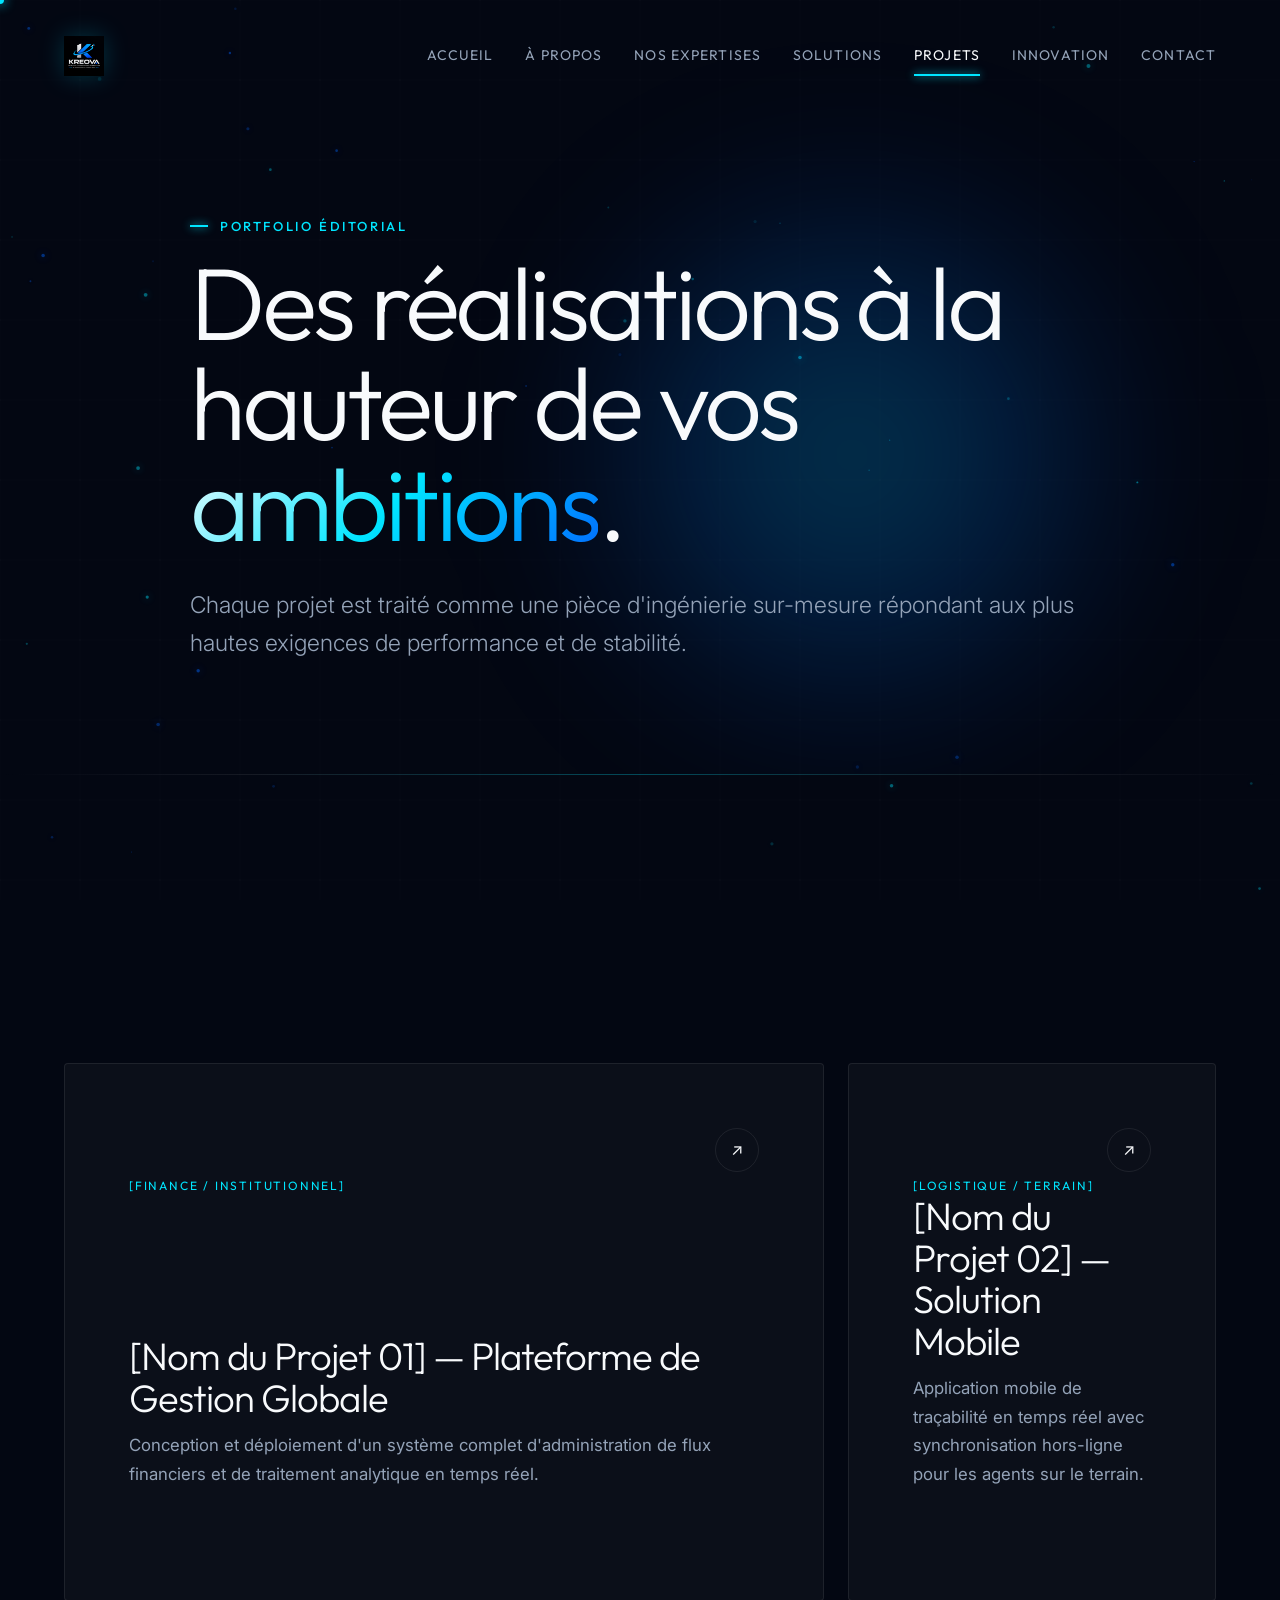
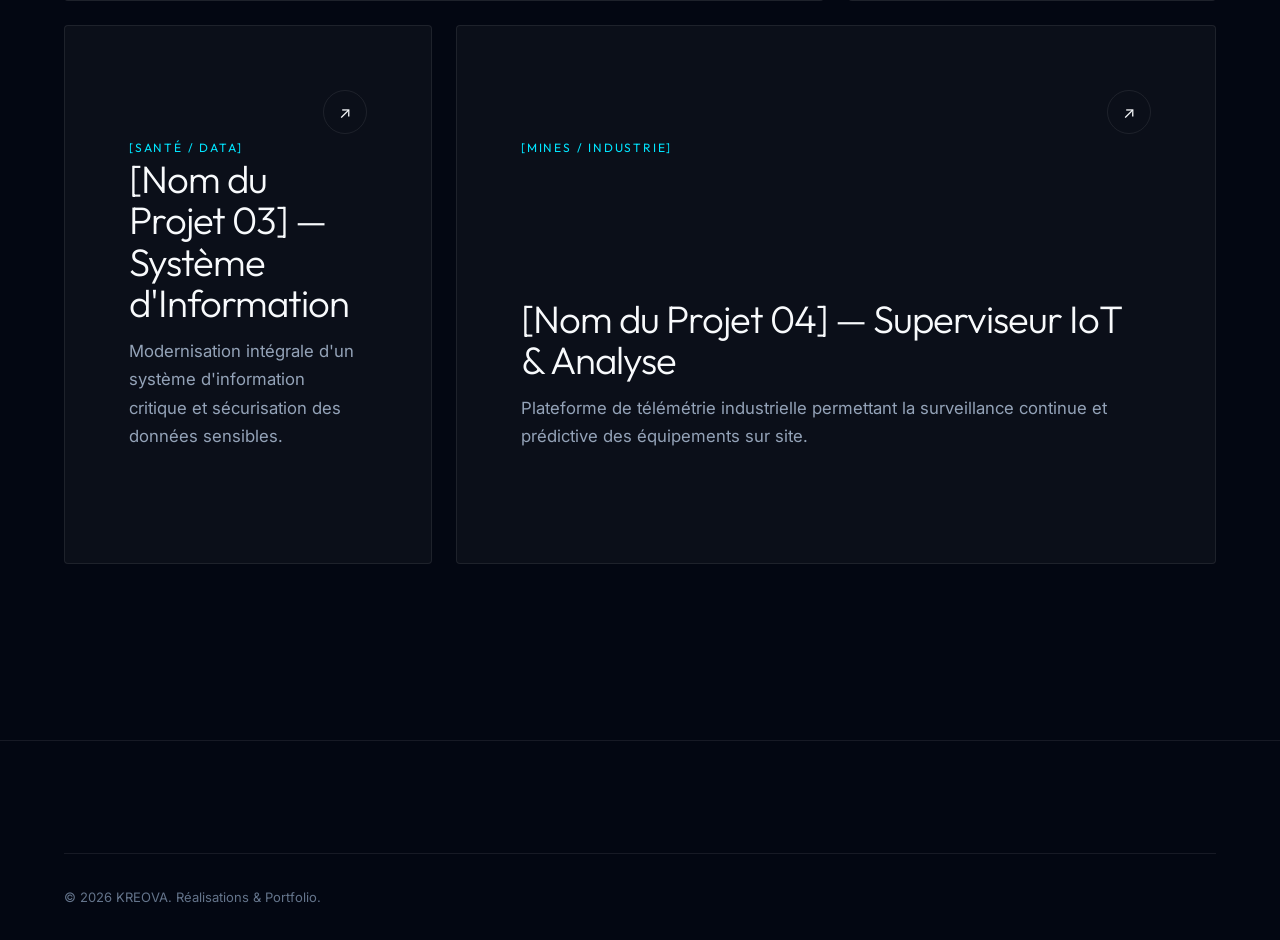
==== projets.html @ fd07bd23 "first commit" ====
<!DOCTYPE html>
<html lang="fr">
<head>
    <meta charset="UTF-8">
    <meta name="viewport" content="width=device-width, initial-scale=1.0">
    <title>Projets & Réalisations | KREOVA</title>
    <meta name="description" content="Découvrez le portfolio des réalisations technologiques et études de cas signées KREOVA.">
    <link rel="stylesheet" href="css/style.css">
    <link rel="icon" href="logo/Kreova Tech Logo with Orbiting K.png" type="image/png">
</head>
<body>
    <div class="page-wrapper">
        <div class="mobile-menu">
            <a href="index.html" class="nav__link">Accueil</a>
            <a href="about.html" class="nav__link">À propos</a>
            <a href="expertises.html" class="nav__link">Nos expertises</a>
            <a href="solutions.html" class="nav__link">Solutions</a>
            <a href="projets.html" class="nav__link">Projets</a>
            <a href="innovation.html" class="nav__link">Innovation</a>
            <a href="contact.html" class="nav__link">Contact</a>
        </div>

        <header class="header">
            <div class="container header__inner">
                <a href="index.html" class="header__logo">
                    <img src="logo/Kreova Tech Logo with Orbiting K.png" alt="KREOVA Logo">
                </a>
                <nav class="header__nav">
                    <a href="index.html" class="nav__link">Accueil</a>
                    <a href="about.html" class="nav__link">À propos</a>
                    <a href="expertises.html" class="nav__link">Nos expertises</a>
                    <a href="solutions.html" class="nav__link">Solutions</a>
                    <a href="projets.html" class="nav__link active">Projets</a>
                    <a href="innovation.html" class="nav__link">Innovation</a>
                    <a href="contact.html" class="nav__link">Contact</a>
                </nav>
                <button class="header__menu-btn">☰</button>
            </div>
        </header>

        <section class="hero" style="min-height: 65vh;">
            <div class="hero__ambient-glow"></div>
            <div class="container">
                <div class="hero__content">
                    <span class="text-overline reveal">Portfolio Éditorial</span>
                    <h1 class="text-title-xxl reveal delay-1">
                        Des réalisations à la hauteur de vos <span class="text-gradient">ambitions</span>.
                    </h1>
                    <p class="text-lead reveal delay-2">
                        Chaque projet est traité comme une pièce d'ingénierie sur-mesure répondant aux plus hautes exigences de performance et de stabilité.
                    </p>
                </div>
            </div>
        </section>

        <div class="section-divider"></div>

        <section class="section">
            <div class="container">
                <div class="portfolio-grid reveal">
                    <div class="portfolio-card col-8">
                        <span class="portfolio-card__category">[FINANCE / INSTITUTIONNEL]</span>
                        <div class="portfolio-card__arrow">↗</div>
                        <div class="portfolio-card__content">
                            <h3 class="portfolio-card__title">[Nom du Projet 01] — Plateforme de Gestion Globale</h3>
                            <p class="portfolio-card__desc">Conception et déploiement d'un système complet d'administration de flux financiers et de traitement analytique en temps réel.</p>
                        </div>
                    </div>

                    <div class="portfolio-card col-4">
                        <span class="portfolio-card__category">[LOGISTIQUE / TERRAIN]</span>
                        <div class="portfolio-card__arrow">↗</div>
                        <div class="portfolio-card__content">
                            <h3 class="portfolio-card__title">[Nom du Projet 02] — Solution Mobile</h3>
                            <p class="portfolio-card__desc">Application mobile de traçabilité en temps réel avec synchronisation hors-ligne pour les agents sur le terrain.</p>
                        </div>
                    </div>

                    <div class="portfolio-card col-4">
                        <span class="portfolio-card__category">[SANTÉ / DATA]</span>
                        <div class="portfolio-card__arrow">↗</div>
                        <div class="portfolio-card__content">
                            <h3 class="portfolio-card__title">[Nom du Projet 03] — Système d'Information</h3>
                            <p class="portfolio-card__desc">Modernisation intégrale d'un système d'information critique et sécurisation des données sensibles.</p>
                        </div>
                    </div>

                    <div class="portfolio-card col-8">
                        <span class="portfolio-card__category">[MINES / INDUSTRIE]</span>
                        <div class="portfolio-card__arrow">↗</div>
                        <div class="portfolio-card__content">
                            <h3 class="portfolio-card__title">[Nom du Projet 04] — Superviseur IoT & Analyse</h3>
                            <p class="portfolio-card__desc">Plateforme de télémétrie industrielle permettant la surveillance continue et prédictive des équipements sur site.</p>
                        </div>
                    </div>
                </div>
            </div>
        </section>

        <footer class="footer">
            <div class="container">
                <div class="footer-bottom">
                    <div>&copy; 2026 KREOVA. Réalisations & Portfolio.</div>
                </div>
            </div>
        </footer>
    </div>
    <script src="js/main.js"></script>
</body>
</html>
---- css/style.css ----
@import url('https://fonts.googleapis.com/css2?family=Inter:wght@300;400;500;600&family=Outfit:wght@300;400;500;600;700&display=swap');

:root {
  /* Color System */
  --color-bg-navy: #030712;
  --color-bg-surface: #0B0F19;
  --color-bg-card: rgba(17, 24, 39, 0.6);
  --color-text-main: #F8FAFC;
  --color-text-muted: #94A3B8;
  --color-text-dim: #64748B;
  
  --color-blue-electric: #0066FF;
  --color-accent-cyan: #00E5FF;
  --color-accent-glow: rgba(0, 229, 255, 0.25);
  --color-blue-glow: rgba(0, 102, 255, 0.2);
  
  --color-border: rgba(255, 255, 255, 0.08);
  --color-border-hover: rgba(0, 229, 255, 0.3);
  --glass-bg: rgba(11, 15, 25, 0.75);
  --glass-border: rgba(255, 255, 255, 0.1);
  
  /* Fonts */
  --font-heading: 'Outfit', -apple-system, sans-serif;
  --font-body: 'Inter', -apple-system, sans-serif;
  
  /* Spacing */
  --spacing-xs: 0.5rem;
  --spacing-sm: 1rem;
  --spacing-md: 2rem;
  --spacing-lg: 4rem;
  --spacing-xl: 7rem;
  --spacing-xxl: 11rem;
  
  /* Transitions */
  --ease-out-expo: cubic-bezier(0.16, 1, 0.3, 1);
  --transition-fast: 250ms var(--ease-out-expo);
  --transition-smooth: 600ms var(--ease-out-expo);
  --transition-slow: 1000ms var(--ease-out-expo);
}

/* Base Reset & Smoothness */
* {
  margin: 0;
  padding: 0;
  box-sizing: border-box;
}

html {
  font-size: 16px;
  background-color: var(--color-bg-navy);
  color-scheme: dark;
  -webkit-font-smoothing: antialiased;
  -moz-osx-font-smoothing: grayscale;
  scroll-behavior: smooth;
}

body {
  color: var(--color-text-main);
  font-family: var(--font-body);
  line-height: 1.7;
  overflow-x: hidden;
  background: var(--color-bg-navy);
  position: relative;
}

body.menu-open {
  overflow: hidden;
}

::selection {
  background: var(--color-blue-electric);
  color: #FFFFFF;
}

a {
  color: inherit;
  text-decoration: none;
  transition: color var(--transition-fast);
}

/* Custom Cursor (Discreet & Elegant) */
.custom-cursor {
  position: fixed;
  top: 0;
  left: 0;
  width: 8px;
  height: 8px;
  background: var(--color-accent-cyan);
  border-radius: 50%;
  pointer-events: none;
  z-index: 9999;
  transform: translate(-50%, -50%);
  transition: transform 0.1s ease-out, opacity 0.3s ease;
  box-shadow: 0 0 12px var(--color-accent-cyan);
}

.custom-cursor-follower {
  position: fixed;
  top: 0;
  left: 0;
  width: 36px;
  height: 36px;
  border: 1px solid rgba(0, 229, 255, 0.4);
  border-radius: 50%;
  pointer-events: none;
  z-index: 9998;
  transform: translate(-50%, -50%);
  transition: transform 0.25s cubic-bezier(0.1, 0.8, 0.2, 1), width 0.3s ease, height 0.3s ease, border-color 0.3s ease;
}

body:hover .custom-cursor { opacity: 1; }
.cursor-hover .custom-cursor-follower {
  width: 54px;
  height: 54px;
  border-color: var(--color-accent-cyan);
  background: rgba(0, 229, 255, 0.05);
}

@media (max-width: 1024px) {
  .custom-cursor, .custom-cursor-follower { display: none !important; }
}

/* Background Canvas Layer */
#bgCanvas {
  position: fixed;
  top: 0;
  left: 0;
  width: 100vw;
  height: 100vh;
  pointer-events: none;
  z-index: 0;
  opacity: 0.85;
}

/* Depth Container Wrap */
.page-wrapper {
  position: relative;
  z-index: 1;
}

/* Typography XXL & Editorial Styles */
h1, h2, h3, h4, h5, h6 {
  font-family: var(--font-heading);
  font-weight: 400;
  line-height: 1.08;
  color: var(--color-text-main);
  letter-spacing: -0.025em;
}

.text-gradient {
  background: linear-gradient(135deg, #FFFFFF 0%, #00E5FF 50%, #0066FF 100%);
  -webkit-background-clip: text;
  -webkit-text-fill-color: transparent;
}

.text-overline {
  font-family: var(--font-heading);
  font-size: 0.8125rem;
  text-transform: uppercase;
  letter-spacing: 0.2em;
  color: var(--color-accent-cyan);
  font-weight: 500;
  margin-bottom: var(--spacing-sm);
  display: inline-flex;
  align-items: center;
  gap: 0.75rem;
}

.text-overline::before {
  content: '';
  display: inline-block;
  width: 18px;
  height: 2px;
  background: var(--color-accent-cyan);
  box-shadow: 0 0 8px var(--color-accent-cyan);
}

.text-title-xxl {
  font-size: clamp(3.5rem, 8vw, 7.5rem);
  letter-spacing: -0.04em;
  font-weight: 300;
  line-height: 0.98;
  margin-bottom: var(--spacing-md);
}

.text-title-xl {
  font-size: clamp(2.75rem, 5.5vw, 5rem);
  letter-spacing: -0.03em;
  font-weight: 300;
  line-height: 1.05;
  margin-bottom: var(--spacing-md);
}

.text-title-lg {
  font-size: clamp(2rem, 4vw, 3.75rem);
  letter-spacing: -0.02em;
  font-weight: 300;
  margin-bottom: var(--spacing-sm);
}

.text-lead {
  font-size: clamp(1.125rem, 1.8vw, 1.45rem);
  font-weight: 300;
  color: var(--color-text-muted);
  max-width: 65ch;
  line-height: 1.65;
}

p {
  max-width: 68ch;
  color: var(--color-text-muted);
}

/* Layout Utilities */
.container {
  max-width: 1600px;
  margin: 0 auto;
  padding: 0 5vw;
}

.section {
  padding: var(--spacing-xxl) 0;
  position: relative;
}

.section-divider {
  width: 100%;
  height: 1px;
  background: linear-gradient(90deg, transparent 0%, var(--color-border) 20%, var(--color-border-hover) 50%, var(--color-border) 80%, transparent 100%);
  margin: 0 auto;
}

/* Luxury Interactive Buttons */
.btn {
  position: relative;
  display: inline-flex;
  align-items: center;
  justify-content: center;
  gap: 0.75rem;
  padding: 1.25rem 2.75rem;
  border-radius: 2px;
  font-family: var(--font-heading);
  font-size: 0.875rem;
  font-weight: 500;
  letter-spacing: 0.08em;
  cursor: pointer;
  text-transform: uppercase;
  overflow: hidden;
  transition: all var(--transition-smooth);
  z-index: 1;
}

.btn-primary {
  background: #FFFFFF;
  color: var(--color-bg-navy);
  border: 1px solid #FFFFFF;
  box-shadow: 0 4px 20px rgba(255, 255, 255, 0.15);
}

.btn-primary::before {
  content: '';
  position: absolute;
  top: 0;
  left: -100%;
  width: 100%;
  height: 100%;
  background: linear-gradient(90deg, transparent, rgba(255, 255, 255, 0.4), transparent);
  transition: left 0.6s ease;
  z-index: 2;
}

.btn-primary:hover::before {
  left: 100%;
}

.btn-primary:hover {
  background: var(--color-accent-cyan);
  border-color: var(--color-accent-cyan);
  color: var(--color-bg-navy);
  box-shadow: 0 0 30px rgba(0, 229, 255, 0.4);
}

.btn-outline {
  background: var(--glass-bg);
  backdrop-filter: blur(12px);
  -webkit-backdrop-filter: blur(12px);
  border: 1px solid var(--color-border);
  color: var(--color-text-main);
}

.btn-outline:hover {
  border-color: var(--color-accent-cyan);
  color: var(--color-accent-cyan);
  box-shadow: 0 0 25px rgba(0, 229, 255, 0.15);
  background: rgba(0, 229, 255, 0.05);
}

.btn-icon {
  width: 12px;
  height: 12px;
  transition: transform var(--transition-fast);
}

.btn:hover .btn-icon {
  transform: translateX(4px);
}

/* Header & Glass Navigation */
.header {
  position: fixed;
  top: 0;
  left: 0;
  width: 100%;
  padding: 2.25rem 0;
  z-index: 100;
  transition: padding var(--transition-smooth), background var(--transition-smooth), border var(--transition-smooth);
  border-bottom: 1px solid transparent;
}

.header.scrolled {
  padding: 1.2rem 0;
  background: rgba(3, 7, 18, 0.85);
  backdrop-filter: blur(24px);
  -webkit-backdrop-filter: blur(24px);
  border-bottom: 1px solid var(--glass-border);
}

.header__inner {
  display: flex;
  justify-content: space-between;
  align-items: center;
}

.header__logo {
  display: flex;
  align-items: center;
  gap: 1rem;
}

.header__logo img {
  height: 40px;
  width: auto;
  display: block;
  filter: drop-shadow(0 0 12px rgba(0, 229, 255, 0.2));
  transition: transform var(--transition-fast);
}

.header__logo:hover img {
  transform: scale(1.03);
}

.header__nav {
  display: flex;
  gap: 2.5vw;
  align-items: center;
}

.nav__link {
  position: relative;
  font-family: var(--font-heading);
  font-size: 0.875rem;
  font-weight: 400;
  color: var(--color-text-muted);
  text-transform: uppercase;
  letter-spacing: 0.08em;
  padding: 0.5rem 0;
  transition: color var(--transition-fast);
}

.nav__link::after {
  content: '';
  position: absolute;
  bottom: 0;
  left: 0;
  width: 0%;
  height: 2px;
  background: var(--color-accent-cyan);
  box-shadow: 0 0 8px var(--color-accent-cyan);
  transition: width var(--transition-smooth);
}

.nav__link:hover, .nav__link.active {
  color: var(--color-text-main);
}

.nav__link:hover::after, .nav__link.active::after {
  width: 100%;
}

.header__menu-btn {
  display: none;
  background: transparent;
  border: 1px solid var(--color-border);
  color: var(--color-text-main);
  width: 44px;
  height: 44px;
  border-radius: 4px;
  font-size: 1.25rem;
  cursor: pointer;
  z-index: 101;
  transition: all var(--transition-fast);
}

.header__menu-btn:hover {
  border-color: var(--color-accent-cyan);
  color: var(--color-accent-cyan);
}

/* Mobile Fullscreen Overlay */
.mobile-menu {
  position: fixed;
  top: 0;
  left: 0;
  width: 100%;
  height: 100vh;
  background: rgba(3, 7, 18, 0.96);
  backdrop-filter: blur(30px);
  -webkit-backdrop-filter: blur(30px);
  z-index: 99;
  display: flex;
  flex-direction: column;
  justify-content: center;
  align-items: center;
  gap: 2rem;
  opacity: 0;
  visibility: hidden;
  transition: all var(--transition-smooth);
}

.mobile-menu.is-open {
  opacity: 1;
  visibility: visible;
}

.mobile-menu .nav__link {
  font-size: 2.25rem;
  color: var(--color-text-main);
  letter-spacing: 0.02em;
}

/* Hero Section with Immersive Canvas Integration */
.hero {
  min-height: 100vh;
  display: flex;
  align-items: center;
  padding-top: calc(var(--spacing-xxl) + 2rem);
  padding-bottom: var(--spacing-xl);
  position: relative;
  overflow: hidden;
}

.hero__ambient-glow {
  position: absolute;
  top: 20%;
  right: 10%;
  width: 600px;
  height: 600px;
  background: radial-gradient(circle, var(--color-accent-glow) 0%, var(--color-blue-glow) 40%, transparent 70%);
  filter: blur(80px);
  pointer-events: none;
  z-index: -1;
  animation: pulseGlow 12s infinite alternate ease-in-out;
}

@keyframes pulseGlow {
  0% { transform: scale(0.9) translate(0, 0); opacity: 0.5; }
  100% { transform: scale(1.15) translate(-30px, 40px); opacity: 0.85; }
}

.hero__layout {
  display: grid;
  grid-template-columns: 1.2fr 0.8fr;
  gap: var(--spacing-lg);
  align-items: center;
}

.hero__content {
  max-width: 900px;
}

.hero__visual-container {
  position: relative;
  height: 480px;
  display: flex;
  align-items: center;
  justify-content: center;
}

.hero__orbit-graphic {
  position: relative;
  width: 380px;
  height: 380px;
  border-radius: 50%;
  border: 1px dashed rgba(0, 229, 255, 0.25);
  animation: rotateOrbit 30s linear infinite;
  display: flex;
  align-items: center;
  justify-content: center;
}

.hero__orbit-graphic::before {
  content: '';
  position: absolute;
  width: 460px;
  height: 460px;
  border-radius: 50%;
  border: 1px solid rgba(0, 102, 255, 0.15);
}

.hero__orbit-node {
  position: absolute;
  width: 12px;
  height: 12px;
  background: var(--color-accent-cyan);
  border-radius: 50%;
  box-shadow: 0 0 16px var(--color-accent-cyan);
}

.hero__orbit-node:nth-child(1) { top: -6px; left: 50%; transform: translateX(-50%); }
.hero__orbit-node:nth-child(2) { bottom: -6px; left: 50%; transform: translateX(-50%); }
.hero__orbit-node:nth-child(3) { left: -6px; top: 50%; transform: translateY(-50%); }

.hero__logo-center {
  width: 140px;
  height: 140px;
  background: var(--glass-bg);
  backdrop-filter: blur(16px);
  -webkit-backdrop-filter: blur(16px);
  border: 1px solid var(--glass-border);
  border-radius: 50%;
  display: flex;
  align-items: center;
  justify-content: center;
  box-shadow: 0 0 40px rgba(0, 102, 255, 0.3);
  animation: floatCenter 6s ease-in-out infinite alternate;
}

.hero__logo-center img {
  width: 75px;
  height: auto;
  filter: drop-shadow(0 0 10px var(--color-accent-cyan));
}

@keyframes rotateOrbit {
  0% { transform: rotate(0deg); }
  100% { transform: rotate(360deg); }
}

@keyframes floatCenter {
  0% { transform: translateY(-10px) scale(0.98); }
  100% { transform: translateY(10px) scale(1.02); }
}

.hero__actions {
  display: flex;
  gap: 1.5rem;
  margin-top: var(--spacing-lg);
  align-items: center;
}

/* Scroll Animation System */
.reveal {
  opacity: 0;
  transform: translateY(30px);
  transition: opacity var(--transition-slow), transform var(--transition-slow);
  will-change: opacity, transform;
}

.reveal.visible {
  opacity: 1;
  transform: translateY(0);
}

.delay-1 { transition-delay: 150ms; }
.delay-2 { transition-delay: 300ms; }
.delay-3 { transition-delay: 450ms; }
.delay-4 { transition-delay: 600ms; }

/* Philosophie & Process Section */
.philosophy-grid {
  display: grid;
  grid-template-columns: 1fr 1fr;
  gap: var(--spacing-xl);
  margin-top: var(--spacing-xl);
  align-items: start;
}

.editorial-list {
  display: flex;
  flex-direction: column;
}

.editorial-item {
  display: grid;
  grid-template-columns: 120px 1fr;
  gap: var(--spacing-md);
  padding: var(--spacing-lg) 0;
  border-top: 1px solid var(--color-border);
  transition: border-color var(--transition-smooth), transform var(--transition-smooth);
}

.editorial-item:hover {
  border-top-color: var(--color-accent-cyan);
  transform: translateX(8px);
}

.editorial-item:last-child {
  border-bottom: 1px solid var(--color-border);
}

.editorial-item__num {
  font-family: var(--font-heading);
  font-size: 1rem;
  color: var(--color-accent-cyan);
  font-weight: 500;
  letter-spacing: 0.1em;
}

.editorial-item__content h3 {
  font-size: 2rem;
  margin-bottom: 0.75rem;
  font-weight: 300;
  color: var(--color-text-main);
}

.editorial-item__content p {
  color: var(--color-text-muted);
  font-size: 1.05rem;
  line-height: 1.7;
}

/* Interactive Expertises Showcase */
.expertises-showcase {
  display: grid;
  grid-template-columns: 1fr 1.1fr;
  gap: var(--spacing-xl);
  margin-top: var(--spacing-xl);
  align-items: center;
}

.expertise-list {
  display: flex;
  flex-direction: column;
}

.expertise-card {
  padding: var(--spacing-md) var(--spacing-lg);
  border-left: 2px solid var(--color-border);
  cursor: pointer;
  transition: all var(--transition-smooth);
  background: transparent;
}

.expertise-card:hover, .expertise-card.active {
  border-left-color: var(--color-accent-cyan);
  background: linear-gradient(90deg, rgba(0, 229, 255, 0.06) 0%, transparent 100%);
  padding-left: calc(var(--spacing-lg) + 0.75rem);
}

.expertise-card__num {
  font-family: var(--font-heading);
  font-size: 0.875rem;
  color: var(--color-accent-cyan);
  letter-spacing: 0.15em;
  margin-bottom: 0.25rem;
}

.expertise-card__title {
  font-size: 1.85rem;
  font-weight: 400;
  color: var(--color-text-main);
  margin-bottom: 0.5rem;
}

.expertise-card__desc {
  font-size: 1rem;
  color: var(--color-text-muted);
}

.expertise-visual {
  position: relative;
  height: 520px;
  background: var(--color-bg-surface);
  border: 1px solid var(--color-border);
  border-radius: 4px;
  overflow: hidden;
  display: flex;
  align-items: center;
  justify-content: center;
  box-shadow: 0 20px 50px rgba(0, 0, 0, 0.5);
}

.expertise-visual__canvas {
  position: absolute;
  top: 0;
  left: 0;
  width: 100%;
  height: 100%;
}

.expertise-visual__overlay {
  position: absolute;
  bottom: 2rem;
  left: 2rem;
  right: 2rem;
  padding: 1.5rem;
  background: rgba(3, 7, 18, 0.85);
  backdrop-filter: blur(16px);
  -webkit-backdrop-filter: blur(16px);
  border: 1px solid var(--glass-border);
  border-radius: 2px;
  pointer-events: none;
}

.expertise-visual__tag {
  font-family: var(--font-heading);
  font-size: 0.75rem;
  text-transform: uppercase;
  letter-spacing: 0.15em;
  color: var(--color-accent-cyan);
}

.expertise-visual__label {
  font-size: 1.25rem;
  font-weight: 400;
  color: var(--color-text-main);
  margin-top: 0.25rem;
}

/* Stats Counter Bar */
.stats-bar {
  display: grid;
  grid-template-columns: repeat(4, 1fr);
  gap: var(--spacing-md);
  padding: var(--spacing-xl) 0;
  border-top: 1px solid var(--color-border);
  border-bottom: 1px solid var(--color-border);
  margin: var(--spacing-xxl) 0;
}

.stat-box {
  display: flex;
  flex-direction: column;
  position: relative;
}

.stat-box::after {
  content: '';
  position: absolute;
  right: 0;
  top: 10%;
  height: 80%;
  width: 1px;
  background: var(--color-border);
}

.stat-box:last-child::after { display: none; }

.stat-box__val {
  font-family: var(--font-heading);
  font-size: clamp(3.25rem, 5vw, 5.5rem);
  font-weight: 300;
  line-height: 1;
  color: var(--color-text-main);
  background: linear-gradient(180deg, #FFFFFF 30%, var(--color-text-muted) 100%);
  -webkit-background-clip: text;
  -webkit-text-fill-color: transparent;
}

.stat-box__lbl {
  font-family: var(--font-heading);
  font-size: 0.875rem;
  text-transform: uppercase;
  letter-spacing: 0.12em;
  color: var(--color-text-dim);
  margin-top: 0.75rem;
}

/* Portfolio Asymmetrical Gallery */
.portfolio-grid {
  display: grid;
  grid-template-columns: repeat(12, 1fr);
  gap: 1.5rem;
  margin-top: var(--spacing-xl);
}

.portfolio-card {
  position: relative;
  background: var(--color-bg-surface);
  border: 1px solid var(--color-border);
  padding: var(--spacing-xl) var(--spacing-lg);
  border-radius: 4px;
  display: flex;
  flex-direction: column;
  justify-content: space-between;
  min-height: 480px;
  overflow: hidden;
  transition: all var(--transition-smooth);
}

.portfolio-card.col-8 { grid-column: span 8; }
.portfolio-card.col-4 { grid-column: span 4; }
.portfolio-card.col-6 { grid-column: span 6; }
.portfolio-card.col-12 { grid-column: span 12; }

.portfolio-card::before {
  content: '';
  position: absolute;
  top: 0;
  left: 0;
  width: 100%;
  height: 100%;
  background: radial-gradient(circle at 100% 0%, var(--color-blue-glow) 0%, transparent 60%);
  opacity: 0;
  transition: opacity var(--transition-smooth);
}

.portfolio-card:hover {
  border-color: var(--color-border-hover);
  transform: translateY(-6px);
  box-shadow: 0 20px 40px rgba(0, 0, 0, 0.4);
}

.portfolio-card:hover::before {
  opacity: 1;
}

.portfolio-card__category {
  font-family: var(--font-heading);
  font-size: 0.75rem;
  text-transform: uppercase;
  letter-spacing: 0.15em;
  color: var(--color-accent-cyan);
  z-index: 1;
}

.portfolio-card__content {
  z-index: 1;
  margin-top: auto;
}

.portfolio-card__title {
  font-size: clamp(1.75rem, 3vw, 2.75rem);
  font-weight: 300;
  margin-bottom: 0.75rem;
}

.portfolio-card__desc {
  font-size: 1.05rem;
  color: var(--color-text-muted);
}

.portfolio-card__arrow {
  position: absolute;
  top: var(--spacing-lg);
  right: var(--spacing-lg);
  width: 44px;
  height: 44px;
  border-radius: 50%;
  border: 1px solid var(--color-border);
  display: flex;
  align-items: center;
  justify-content: center;
  color: var(--color-text-main);
  transition: all var(--transition-smooth);
  z-index: 1;
}

.portfolio-card:hover .portfolio-card__arrow {
  border-color: var(--color-accent-cyan);
  background: var(--color-accent-cyan);
  color: var(--color-bg-navy);
  transform: translate(4px, -4px);
}

/* Innovation Generative Section */
.innovation-banner {
  position: relative;
  background: linear-gradient(135deg, var(--color-bg-surface) 0%, #060D1E 100%);
  border: 1px solid var(--color-border);
  border-radius: 4px;
  padding: var(--spacing-xl) var(--spacing-lg);
  overflow: hidden;
  margin-top: var(--spacing-xl);
}

.innovation-banner__canvas {
  position: absolute;
  top: 0;
  right: 0;
  width: 50%;
  height: 100%;
  pointer-events: none;
}

/* Footer Luxury */
.footer {
  padding: var(--spacing-xl) 0 var(--spacing-md);
  border-top: 1px solid var(--color-border);
  background: var(--color-bg-navy);
  position: relative;
}

.footer-grid {
  display: grid;
  grid-template-columns: 2fr 1fr 1fr;
  gap: var(--spacing-xl);
  margin-bottom: var(--spacing-xl);
}

.footer-brand__logo img {
  height: 38px;
  margin-bottom: 1.5rem;
}

.footer-nav h4 {
  font-size: 0.8125rem;
  text-transform: uppercase;
  letter-spacing: 0.15em;
  color: var(--color-text-main);
  margin-bottom: 1.5rem;
}

.footer-nav ul {
  list-style: none;
}

.footer-nav ul li {
  margin-bottom: 0.85rem;
}

.footer-nav ul li a {
  color: var(--color-text-muted);
  font-size: 0.9375rem;
  transition: color var(--transition-fast);
}

.footer-nav ul li a:hover {
  color: var(--color-accent-cyan);
}

.footer-bottom {
  display: flex;
  justify-content: space-between;
  align-items: center;
  padding-top: var(--spacing-md);
  border-top: 1px solid var(--color-border);
  color: var(--color-text-dim);
  font-size: 0.8125rem;
}

/* Responsive Scaling */
@media (max-width: 1024px) {
  .hero__layout {
    grid-template-columns: 1fr;
  }
  .hero__visual-container {
    height: 320px;
    margin-top: var(--spacing-md);
  }
  .hero__orbit-graphic {
    width: 260px;
    height: 260px;
  }
  .philosophy-grid, .expertises-showcase {
    grid-template-columns: 1fr;
  }
  .portfolio-card.col-8, .portfolio-card.col-4, .portfolio-card.col-6, .portfolio-card.col-12 {
    grid-column: span 12;
    min-height: 380px;
  }
  .header__nav {
    display: none;
  }
  .header__menu-btn {
    display: flex;
    align-items: center;
    justify-content: center;
  }
  .stats-bar {
    grid-template-columns: repeat(2, 1fr);
  }
  .stat-box::after { display: none; }
}

@media (max-width: 768px) {
  .footer-grid {
    grid-template-columns: 1fr;
  }
  .hero__actions {
    flex-direction: column;
    align-items: stretch;
  }
  .stats-bar {
    grid-template-columns: 1fr;
  }
  .editorial-item {
    grid-template-columns: 1fr;
  }
}
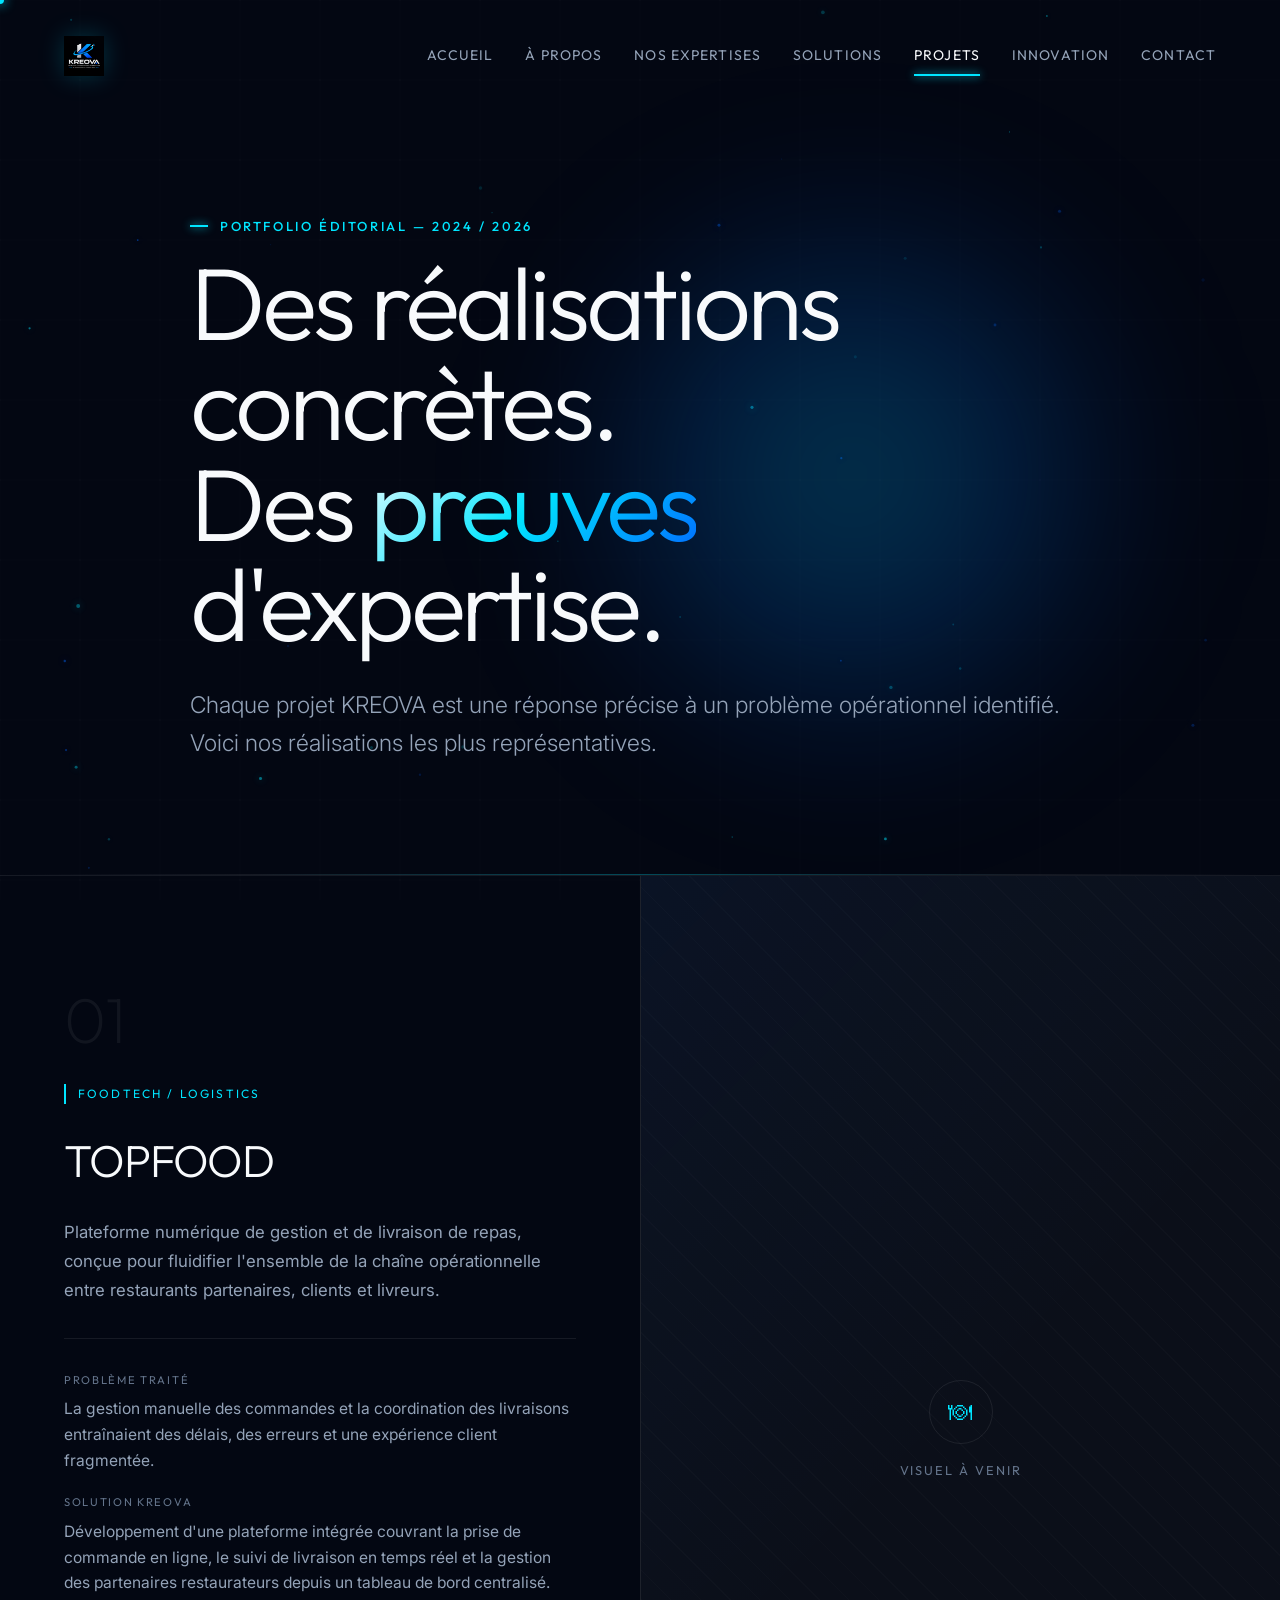
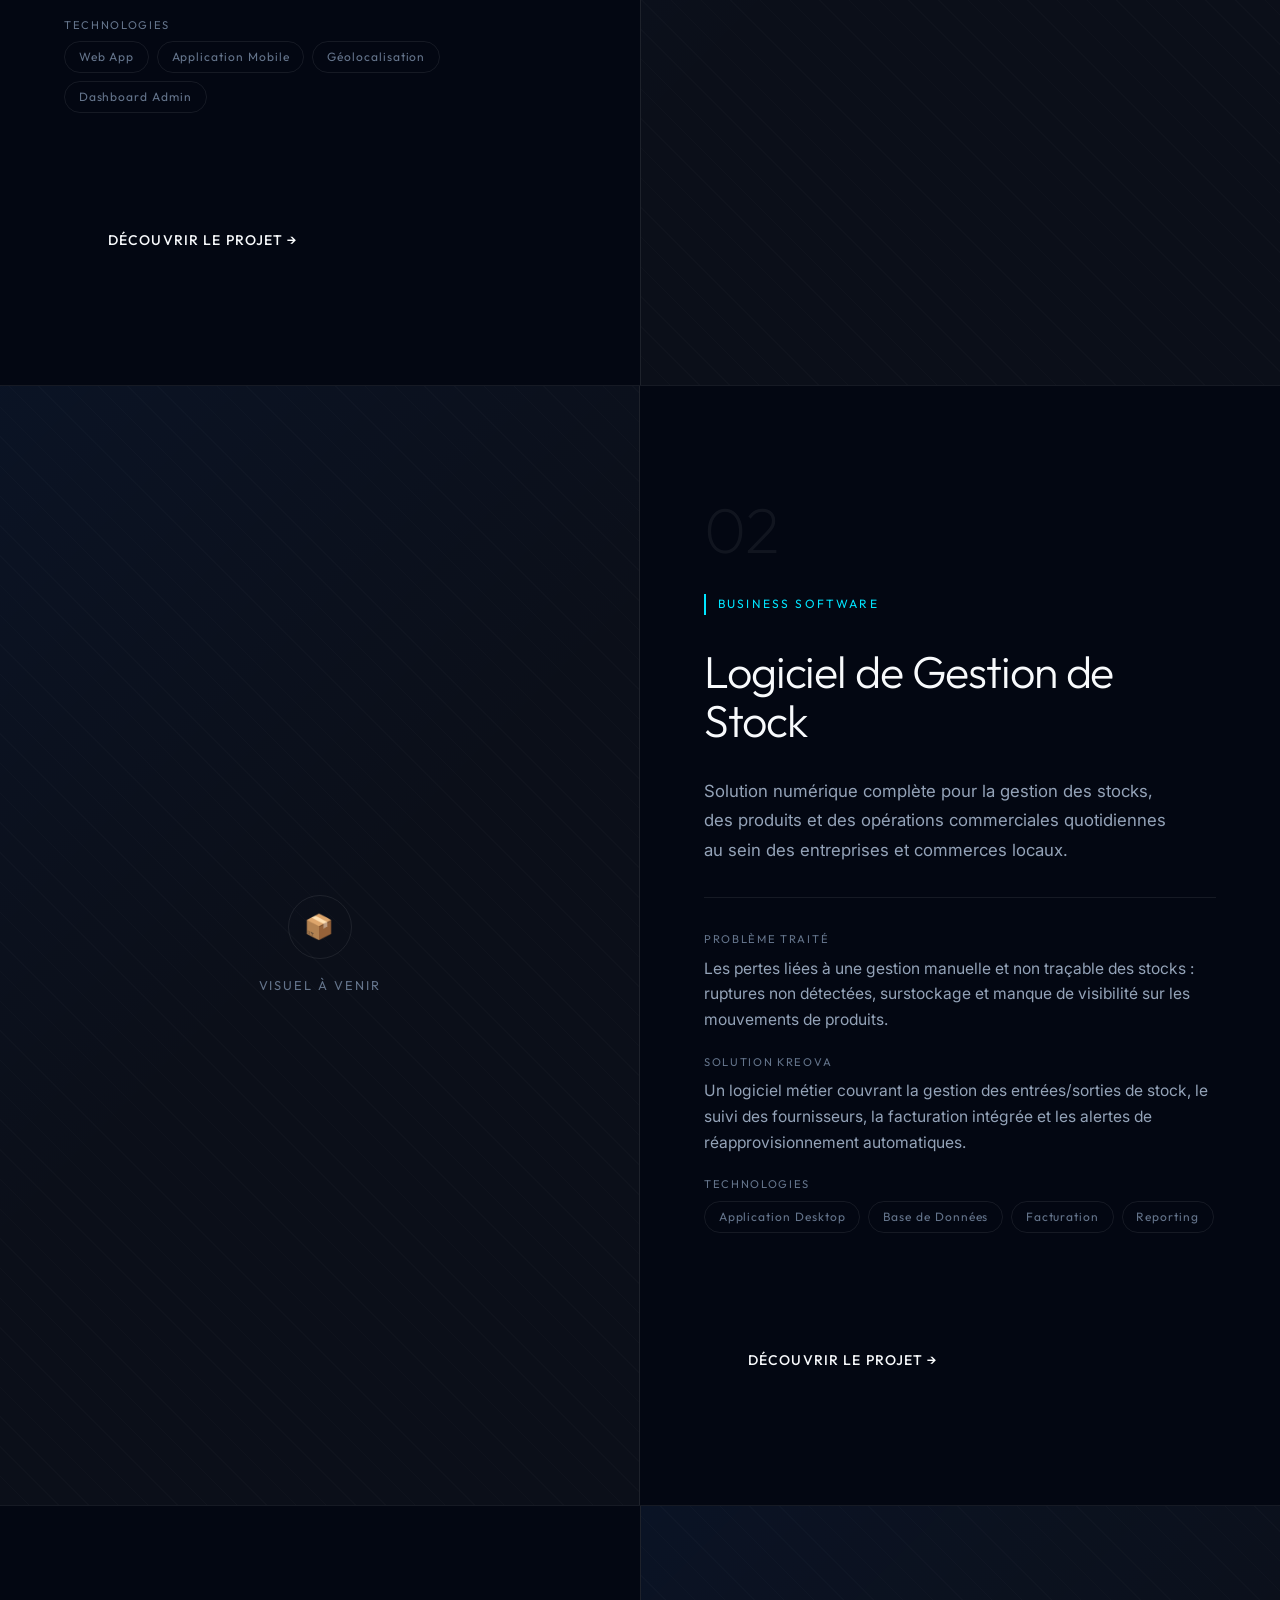
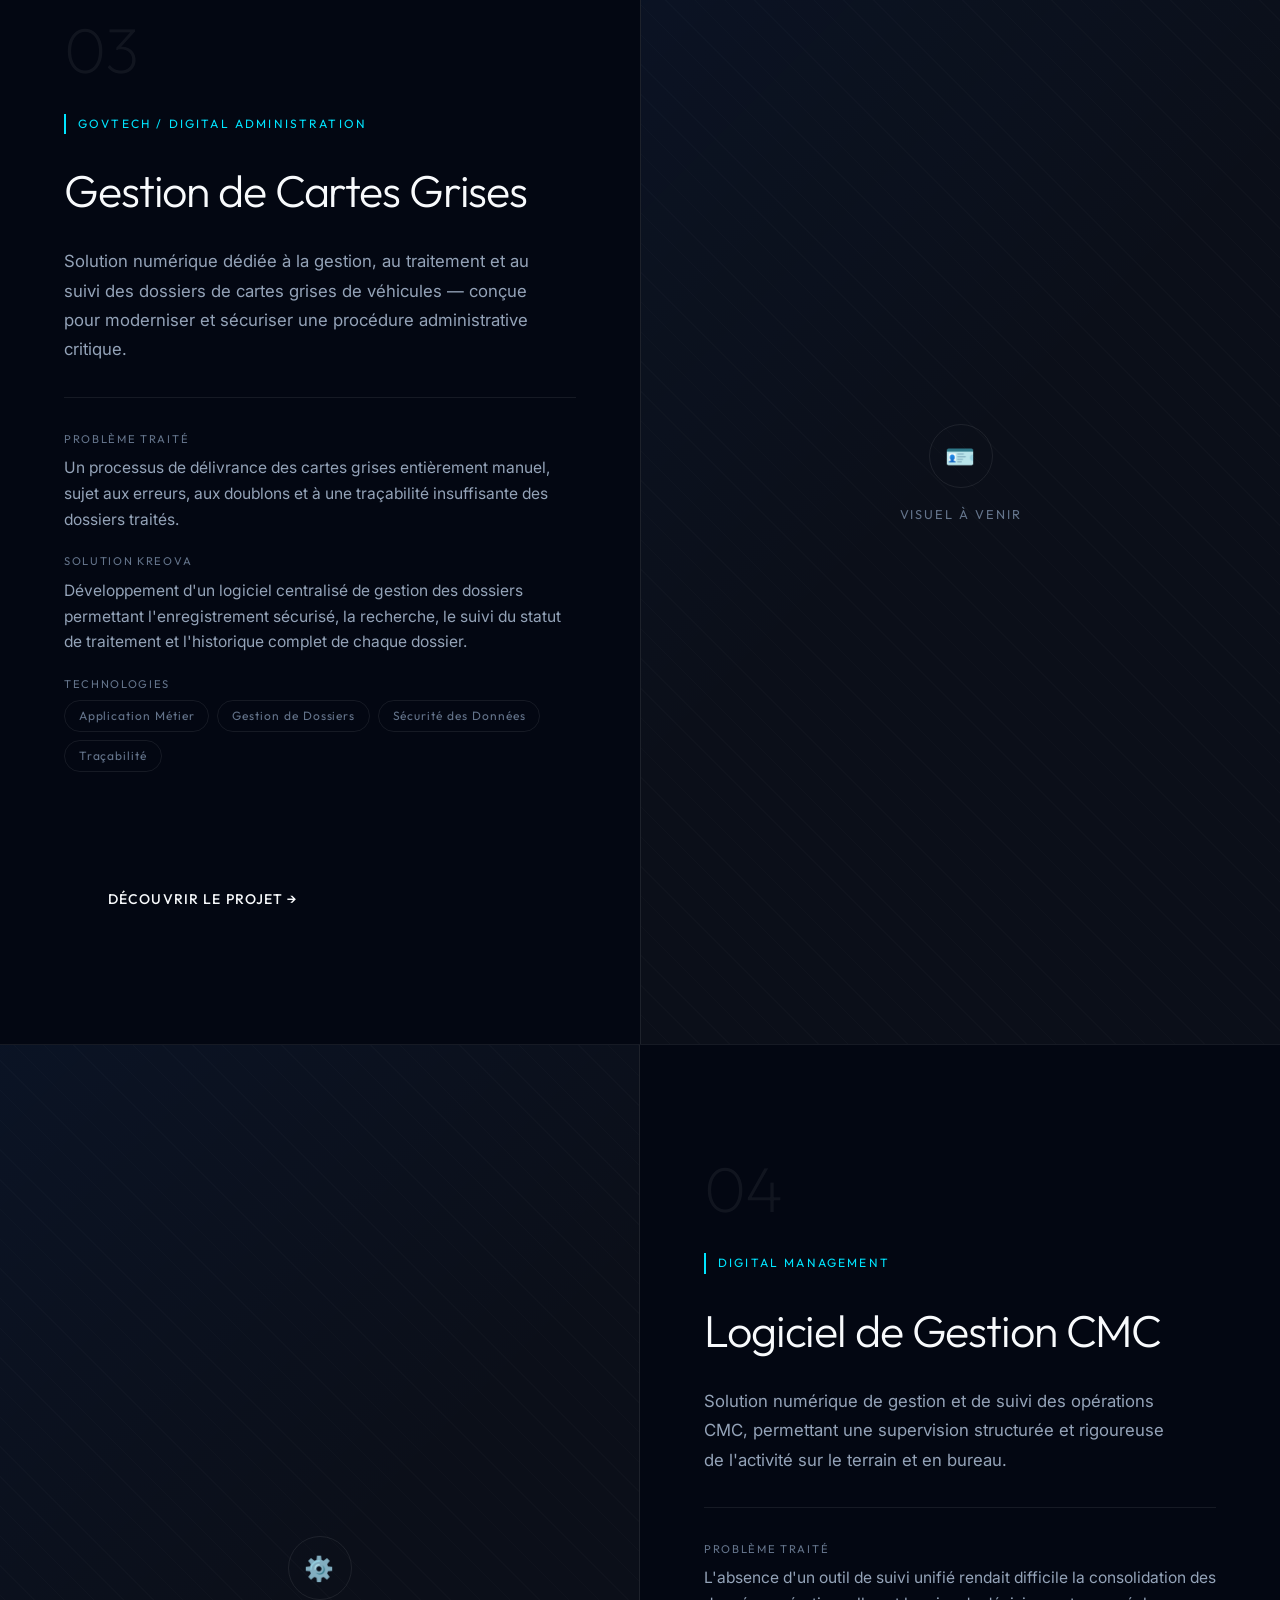
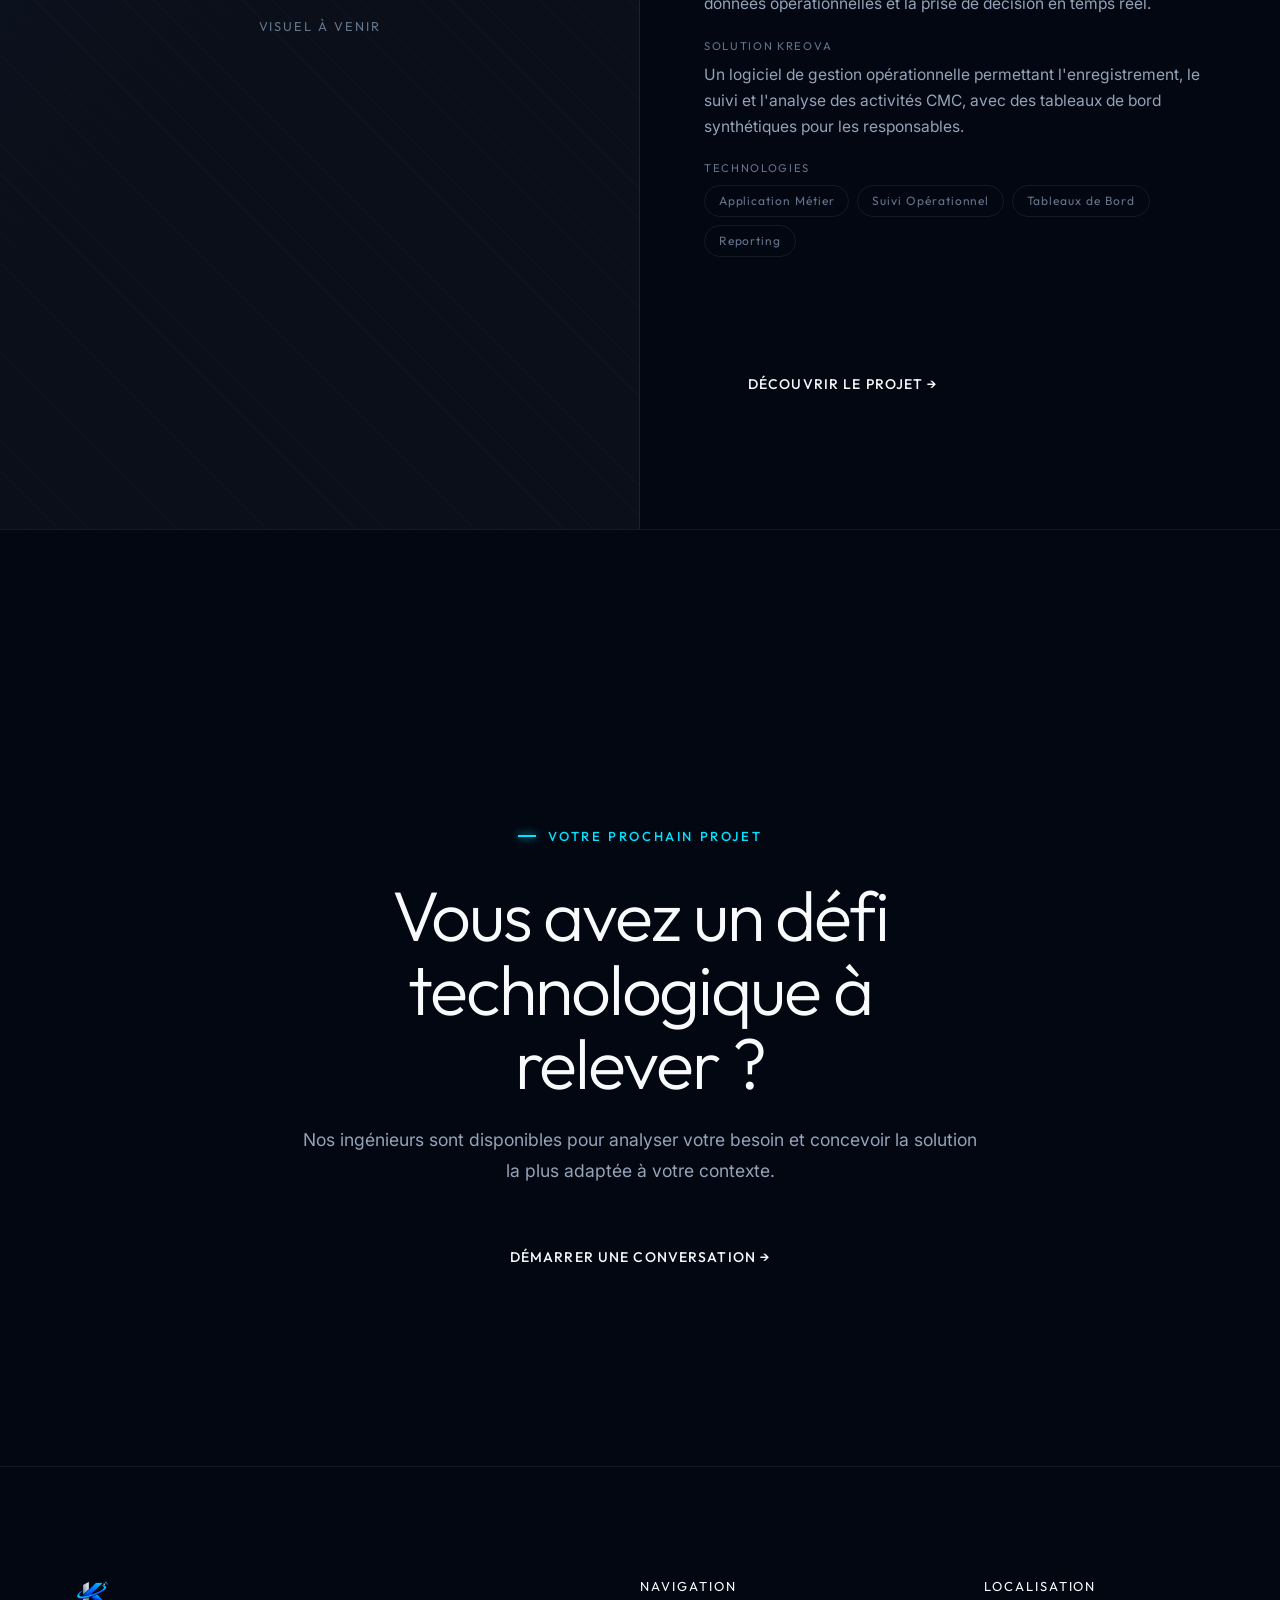
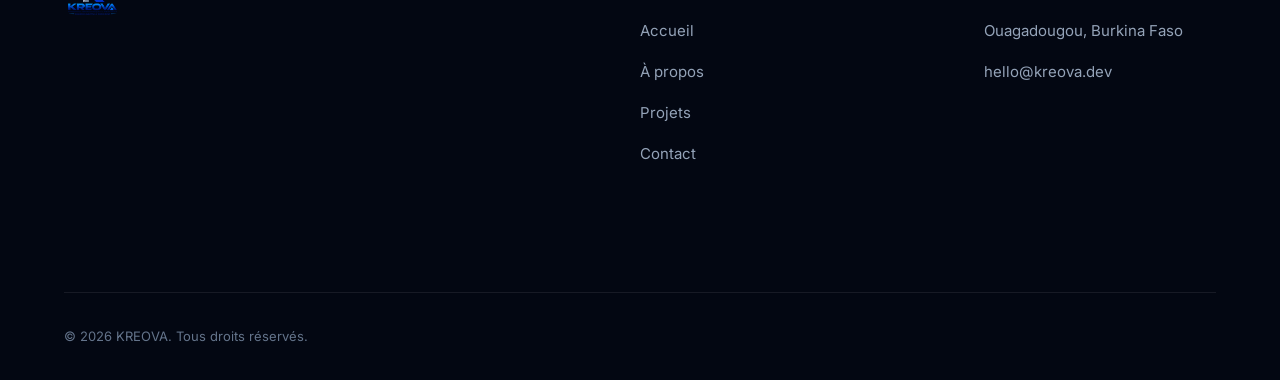
==== commit 9cfbf1e4: "add project" ====
--- a/projets.html
+++ b/projets.html
@@ -4,9 +4,255 @@
     <meta charset="UTF-8">
     <meta name="viewport" content="width=device-width, initial-scale=1.0">
     <title>Projets & Réalisations | KREOVA</title>
-    <meta name="description" content="Découvrez le portfolio des réalisations technologiques et études de cas signées KREOVA.">
+    <meta name="description" content="Découvrez les réalisations technologiques et logiciels sur-mesure signés KREOVA : TOPFOOD, Gestion de Stock, Cartes Grises, CMC.">
     <link rel="stylesheet" href="css/style.css">
     <link rel="icon" href="logo/Kreova Tech Logo with Orbiting K.png" type="image/png">
+    <style>
+        /* ─── Project Editorial Styles ─── */
+        .project-list {
+            display: flex;
+            flex-direction: column;
+            gap: 0;
+        }
+
+        .project-entry {
+            display: grid;
+            grid-template-columns: 1fr 1fr;
+            min-height: 520px;
+            border-top: 1px solid var(--color-border);
+            position: relative;
+            transition: border-color var(--transition-smooth);
+        }
+
+        .project-entry:last-child {
+            border-bottom: 1px solid var(--color-border);
+        }
+
+        /* Alternate layout: odd entries = text left / visual right */
+        /* Even entries = visual left / text right */
+        .project-entry:nth-child(even) {
+            direction: rtl;
+        }
+        .project-entry:nth-child(even) > * {
+            direction: ltr;
+        }
+
+        .project-entry__visual {
+            position: relative;
+            overflow: hidden;
+            background: var(--color-bg-surface);
+            border-left: 1px solid var(--color-border);
+            display: flex;
+            align-items: center;
+            justify-content: center;
+        }
+
+        .project-entry:nth-child(even) .project-entry__visual {
+            border-left: none;
+            border-right: 1px solid var(--color-border);
+        }
+
+        /* Placeholder for visuals — will be replaced with real images */
+        .project-entry__visual-placeholder {
+            width: 100%;
+            height: 100%;
+            display: flex;
+            flex-direction: column;
+            align-items: center;
+            justify-content: center;
+            gap: 1rem;
+            color: var(--color-text-dim);
+            font-family: var(--font-heading);
+            font-size: 0.8rem;
+            letter-spacing: 0.15em;
+            text-transform: uppercase;
+            background: 
+                linear-gradient(135deg, rgba(0,102,255,0.05) 0%, transparent 50%),
+                repeating-linear-gradient(
+                    45deg,
+                    transparent,
+                    transparent 20px,
+                    rgba(255,255,255,0.015) 20px,
+                    rgba(255,255,255,0.015) 21px
+                );
+        }
+
+        .project-entry__visual-placeholder-icon {
+            width: 64px;
+            height: 64px;
+            border: 1px solid var(--color-border);
+            border-radius: 50%;
+            display: flex;
+            align-items: center;
+            justify-content: center;
+            font-size: 1.5rem;
+            color: var(--color-accent-cyan);
+        }
+
+        /* Real image style — active once project image src is set */
+        .project-entry__visual img {
+            width: 100%;
+            height: 100%;
+            object-fit: cover;
+            display: block;
+            transition: transform 0.8s cubic-bezier(0.25, 0.46, 0.45, 0.94);
+        }
+
+        .project-entry:hover .project-entry__visual img {
+            transform: scale(1.04);
+        }
+
+        .project-entry__content {
+            padding: var(--spacing-xl) var(--spacing-lg);
+            display: flex;
+            flex-direction: column;
+            justify-content: center;
+            gap: var(--spacing-md);
+        }
+
+        .project-entry__index {
+            font-family: var(--font-heading);
+            font-size: 4rem;
+            font-weight: 200;
+            line-height: 1;
+            color: rgba(255,255,255,0.06);
+            letter-spacing: -0.02em;
+            user-select: none;
+        }
+
+        .project-entry__category {
+            font-family: var(--font-heading);
+            font-size: 0.75rem;
+            text-transform: uppercase;
+            letter-spacing: 0.18em;
+            color: var(--color-accent-cyan);
+            border-left: 2px solid var(--color-accent-cyan);
+            padding-left: 0.75rem;
+        }
+
+        .project-entry__title {
+            font-family: var(--font-heading);
+            font-size: clamp(2rem, 3.5vw, 3.25rem);
+            font-weight: 300;
+            line-height: 1.1;
+            color: var(--color-text-main);
+        }
+
+        .project-entry__desc {
+            font-size: 1.05rem;
+            color: var(--color-text-muted);
+            line-height: 1.75;
+            max-width: 480px;
+        }
+
+        .project-entry__details {
+            display: flex;
+            flex-direction: column;
+            gap: 1.25rem;
+            padding: var(--spacing-md) 0;
+            border-top: 1px solid var(--color-border);
+        }
+
+        .project-detail-block {}
+
+        .project-detail-block__label {
+            font-family: var(--font-heading);
+            font-size: 0.7rem;
+            text-transform: uppercase;
+            letter-spacing: 0.15em;
+            color: var(--color-text-dim);
+            margin-bottom: 0.4rem;
+        }
+
+        .project-detail-block__text {
+            font-size: 0.975rem;
+            color: var(--color-text-muted);
+            line-height: 1.65;
+        }
+
+        .project-entry__tech {
+            display: flex;
+            flex-wrap: wrap;
+            gap: 0.5rem;
+        }
+
+        .tech-pill {
+            display: inline-block;
+            padding: 0.3rem 0.85rem;
+            border: 1px solid var(--color-border);
+            border-radius: 100px;
+            font-family: var(--font-heading);
+            font-size: 0.75rem;
+            letter-spacing: 0.08em;
+            color: var(--color-text-dim);
+            transition: all var(--transition-fast);
+        }
+
+        .tech-pill:hover {
+            border-color: var(--color-accent-cyan);
+            color: var(--color-accent-cyan);
+        }
+
+        .project-entry__cta {
+            margin-top: auto;
+            padding-top: var(--spacing-md);
+        }
+
+        /* Hover line highlight on entire entry */
+        .project-entry::after {
+            content: '';
+            position: absolute;
+            bottom: 0;
+            left: 0;
+            height: 2px;
+            width: 0;
+            background: linear-gradient(90deg, var(--color-accent-cyan), var(--color-primary));
+            transition: width 0.5s cubic-bezier(0.25, 0.46, 0.45, 0.94);
+        }
+
+        .project-entry:hover::after {
+            width: 100%;
+        }
+
+        /* Responsive */
+        @media (max-width: 1024px) {
+            .project-entry,
+            .project-entry:nth-child(even) {
+                grid-template-columns: 1fr;
+                direction: ltr;
+                min-height: auto;
+            }
+
+            .project-entry__visual {
+                height: 280px;
+                border-left: none;
+                border-bottom: 1px solid var(--color-border);
+            }
+
+            .project-entry:nth-child(even) .project-entry__visual {
+                border-right: none;
+                border-bottom: 1px solid var(--color-border);
+            }
+
+            .project-entry__content {
+                padding: var(--spacing-lg) var(--spacing-md);
+            }
+
+            .project-entry__index {
+                font-size: 2.5rem;
+            }
+        }
+
+        @media (max-width: 768px) {
+            .project-entry__visual {
+                height: 220px;
+            }
+
+            .project-entry__title {
+                font-size: 1.75rem;
+            }
+        }
+    </style>
 </head>
 <body>
     <div class="page-wrapper">
@@ -38,16 +284,18 @@
             </div>
         </header>
 
-        <section class="hero" style="min-height: 65vh;">
+        <!-- Hero -->
+        <section class="hero" style="min-height: 60vh;">
             <div class="hero__ambient-glow"></div>
             <div class="container">
                 <div class="hero__content">
-                    <span class="text-overline reveal">Portfolio Éditorial</span>
+                    <span class="text-overline reveal">Portfolio Éditorial — 2024 / 2026</span>
                     <h1 class="text-title-xxl reveal delay-1">
-                        Des réalisations à la hauteur de vos <span class="text-gradient">ambitions</span>.
+                        Des réalisations concrètes.<br>
+                        Des <span class="text-gradient">preuves</span> d'expertise.
                     </h1>
                     <p class="text-lead reveal delay-2">
-                        Chaque projet est traité comme une pièce d'ingénierie sur-mesure répondant aux plus hautes exigences de performance et de stabilité.
+                        Chaque projet KREOVA est une réponse précise à un problème opérationnel identifié. Voici nos réalisations les plus représentatives.
                     </p>
                 </div>
             </div>
@@ -55,52 +303,218 @@
 
         <div class="section-divider"></div>
 
-        <section class="section">
+        <!-- Project List -->
+        <section class="section" style="padding-top: 0;">
+            <div class="project-list reveal">
+
+                <!-- 01 — TOPFOOD -->
+                <article class="project-entry">
+                    <div class="project-entry__content">
+                        <div class="project-entry__index">01</div>
+                        <span class="project-entry__category">FoodTech / Logistics</span>
+                        <h2 class="project-entry__title">TOPFOOD</h2>
+                        <p class="project-entry__desc">
+                            Plateforme numérique de gestion et de livraison de repas, conçue pour fluidifier l'ensemble de la chaîne opérationnelle entre restaurants partenaires, clients et livreurs.
+                        </p>
+                        <div class="project-entry__details">
+                            <div class="project-detail-block">
+                                <div class="project-detail-block__label">Problème traité</div>
+                                <div class="project-detail-block__text">La gestion manuelle des commandes et la coordination des livraisons entraînaient des délais, des erreurs et une expérience client fragmentée.</div>
+                            </div>
+                            <div class="project-detail-block">
+                                <div class="project-detail-block__label">Solution KREOVA</div>
+                                <div class="project-detail-block__text">Développement d'une plateforme intégrée couvrant la prise de commande en ligne, le suivi de livraison en temps réel et la gestion des partenaires restaurateurs depuis un tableau de bord centralisé.</div>
+                            </div>
+                            <div class="project-detail-block">
+                                <div class="project-detail-block__label">Technologies</div>
+                                <div class="project-entry__tech">
+                                    <span class="tech-pill">Web App</span>
+                                    <span class="tech-pill">Application Mobile</span>
+                                    <span class="tech-pill">Géolocalisation</span>
+                                    <span class="tech-pill">Dashboard Admin</span>
+                                </div>
+                            </div>
+                        </div>
+                        <div class="project-entry__cta">
+                            <a href="contact.html" class="btn btn--outline">Découvrir le projet →</a>
+                        </div>
+                    </div>
+                    <div class="project-entry__visual">
+                        <!-- Remplacer par : <img src="images/topfood-preview.jpg" alt="TOPFOOD — Plateforme de livraison de repas"> -->
+                        <div class="project-entry__visual-placeholder">
+                            <div class="project-entry__visual-placeholder-icon">🍽</div>
+                            Visuel à venir
+                        </div>
+                    </div>
+                </article>
+
+                <!-- 02 — LOGICIEL DE GESTION DE STOCK -->
+                <article class="project-entry">
+                    <div class="project-entry__content">
+                        <div class="project-entry__index">02</div>
+                        <span class="project-entry__category">Business Software</span>
+                        <h2 class="project-entry__title">Logiciel de Gestion de Stock</h2>
+                        <p class="project-entry__desc">
+                            Solution numérique complète pour la gestion des stocks, des produits et des opérations commerciales quotidiennes au sein des entreprises et commerces locaux.
+                        </p>
+                        <div class="project-entry__details">
+                            <div class="project-detail-block">
+                                <div class="project-detail-block__label">Problème traité</div>
+                                <div class="project-detail-block__text">Les pertes liées à une gestion manuelle et non traçable des stocks : ruptures non détectées, surstockage et manque de visibilité sur les mouvements de produits.</div>
+                            </div>
+                            <div class="project-detail-block">
+                                <div class="project-detail-block__label">Solution KREOVA</div>
+                                <div class="project-detail-block__text">Un logiciel métier couvrant la gestion des entrées/sorties de stock, le suivi des fournisseurs, la facturation intégrée et les alertes de réapprovisionnement automatiques.</div>
+                            </div>
+                            <div class="project-detail-block">
+                                <div class="project-detail-block__label">Technologies</div>
+                                <div class="project-entry__tech">
+                                    <span class="tech-pill">Application Desktop</span>
+                                    <span class="tech-pill">Base de Données</span>
+                                    <span class="tech-pill">Facturation</span>
+                                    <span class="tech-pill">Reporting</span>
+                                </div>
+                            </div>
+                        </div>
+                        <div class="project-entry__cta">
+                            <a href="contact.html" class="btn btn--outline">Découvrir le projet →</a>
+                        </div>
+                    </div>
+                    <div class="project-entry__visual">
+                        <!-- Remplacer par : <img src="images/gestion-stock-preview.jpg" alt="Logiciel de Gestion de Stock KREOVA"> -->
+                        <div class="project-entry__visual-placeholder">
+                            <div class="project-entry__visual-placeholder-icon">📦</div>
+                            Visuel à venir
+                        </div>
+                    </div>
+                </article>
+
+                <!-- 03 — GESTION DE CARTES GRISES -->
+                <article class="project-entry">
+                    <div class="project-entry__content">
+                        <div class="project-entry__index">03</div>
+                        <span class="project-entry__category">GovTech / Digital Administration</span>
+                        <h2 class="project-entry__title">Gestion de Cartes Grises</h2>
+                        <p class="project-entry__desc">
+                            Solution numérique dédiée à la gestion, au traitement et au suivi des dossiers de cartes grises de véhicules — conçue pour moderniser et sécuriser une procédure administrative critique.
+                        </p>
+                        <div class="project-entry__details">
+                            <div class="project-detail-block">
+                                <div class="project-detail-block__label">Problème traité</div>
+                                <div class="project-detail-block__text">Un processus de délivrance des cartes grises entièrement manuel, sujet aux erreurs, aux doublons et à une traçabilité insuffisante des dossiers traités.</div>
+                            </div>
+                            <div class="project-detail-block">
+                                <div class="project-detail-block__label">Solution KREOVA</div>
+                                <div class="project-detail-block__text">Développement d'un logiciel centralisé de gestion des dossiers permettant l'enregistrement sécurisé, la recherche, le suivi du statut de traitement et l'historique complet de chaque dossier.</div>
+                            </div>
+                            <div class="project-detail-block">
+                                <div class="project-detail-block__label">Technologies</div>
+                                <div class="project-entry__tech">
+                                    <span class="tech-pill">Application Métier</span>
+                                    <span class="tech-pill">Gestion de Dossiers</span>
+                                    <span class="tech-pill">Sécurité des Données</span>
+                                    <span class="tech-pill">Traçabilité</span>
+                                </div>
+                            </div>
+                        </div>
+                        <div class="project-entry__cta">
+                            <a href="contact.html" class="btn btn--outline">Découvrir le projet →</a>
+                        </div>
+                    </div>
+                    <div class="project-entry__visual">
+                        <!-- Remplacer par : <img src="images/cartes-grises-preview.jpg" alt="Logiciel Gestion Cartes Grises KREOVA"> -->
+                        <div class="project-entry__visual-placeholder">
+                            <div class="project-entry__visual-placeholder-icon">🪪</div>
+                            Visuel à venir
+                        </div>
+                    </div>
+                </article>
+
+                <!-- 04 — LOGICIEL DE GESTION CMC -->
+                <article class="project-entry">
+                    <div class="project-entry__content">
+                        <div class="project-entry__index">04</div>
+                        <span class="project-entry__category">Digital Management</span>
+                        <h2 class="project-entry__title">Logiciel de Gestion CMC</h2>
+                        <p class="project-entry__desc">
+                            Solution numérique de gestion et de suivi des opérations CMC, permettant une supervision structurée et rigoureuse de l'activité sur le terrain et en bureau.
+                        </p>
+                        <div class="project-entry__details">
+                            <div class="project-detail-block">
+                                <div class="project-detail-block__label">Problème traité</div>
+                                <div class="project-detail-block__text">L'absence d'un outil de suivi unifié rendait difficile la consolidation des données opérationnelles et la prise de décision en temps réel.</div>
+                            </div>
+                            <div class="project-detail-block">
+                                <div class="project-detail-block__label">Solution KREOVA</div>
+                                <div class="project-detail-block__text">Un logiciel de gestion opérationnelle permettant l'enregistrement, le suivi et l'analyse des activités CMC, avec des tableaux de bord synthétiques pour les responsables.</div>
+                            </div>
+                            <div class="project-detail-block">
+                                <div class="project-detail-block__label">Technologies</div>
+                                <div class="project-entry__tech">
+                                    <span class="tech-pill">Application Métier</span>
+                                    <span class="tech-pill">Suivi Opérationnel</span>
+                                    <span class="tech-pill">Tableaux de Bord</span>
+                                    <span class="tech-pill">Reporting</span>
+                                </div>
+                            </div>
+                        </div>
+                        <div class="project-entry__cta">
+                            <a href="contact.html" class="btn btn--outline">Découvrir le projet →</a>
+                        </div>
+                    </div>
+                    <div class="project-entry__visual">
+                        <!-- Remplacer par : <img src="images/gestion-cmc-preview.jpg" alt="Logiciel Gestion CMC KREOVA"> -->
+                        <div class="project-entry__visual-placeholder">
+                            <div class="project-entry__visual-placeholder-icon">⚙️</div>
+                            Visuel à venir
+                        </div>
+                    </div>
+                </article>
+
+            </div>
+        </section>
+
+        <!-- CTA Block -->
+        <section class="section" style="padding-top: var(--spacing-xl);">
             <div class="container">
-                <div class="portfolio-grid reveal">
-                    <div class="portfolio-card col-8">
-                        <span class="portfolio-card__category">[FINANCE / INSTITUTIONNEL]</span>
-                        <div class="portfolio-card__arrow">↗</div>
-                        <div class="portfolio-card__content">
-                            <h3 class="portfolio-card__title">[Nom du Projet 01] — Plateforme de Gestion Globale</h3>
-                            <p class="portfolio-card__desc">Conception et déploiement d'un système complet d'administration de flux financiers et de traitement analytique en temps réel.</p>
-                        </div>
-                    </div>
-
-                    <div class="portfolio-card col-4">
-                        <span class="portfolio-card__category">[LOGISTIQUE / TERRAIN]</span>
-                        <div class="portfolio-card__arrow">↗</div>
-                        <div class="portfolio-card__content">
-                            <h3 class="portfolio-card__title">[Nom du Projet 02] — Solution Mobile</h3>
-                            <p class="portfolio-card__desc">Application mobile de traçabilité en temps réel avec synchronisation hors-ligne pour les agents sur le terrain.</p>
-                        </div>
-                    </div>
-
-                    <div class="portfolio-card col-4">
-                        <span class="portfolio-card__category">[SANTÉ / DATA]</span>
-                        <div class="portfolio-card__arrow">↗</div>
-                        <div class="portfolio-card__content">
-                            <h3 class="portfolio-card__title">[Nom du Projet 03] — Système d'Information</h3>
-                            <p class="portfolio-card__desc">Modernisation intégrale d'un système d'information critique et sécurisation des données sensibles.</p>
-                        </div>
-                    </div>
-
-                    <div class="portfolio-card col-8">
-                        <span class="portfolio-card__category">[MINES / INDUSTRIE]</span>
-                        <div class="portfolio-card__arrow">↗</div>
-                        <div class="portfolio-card__content">
-                            <h3 class="portfolio-card__title">[Nom du Projet 04] — Superviseur IoT & Analyse</h3>
-                            <p class="portfolio-card__desc">Plateforme de télémétrie industrielle permettant la surveillance continue et prédictive des équipements sur site.</p>
-                        </div>
-                    </div>
+                <div class="reveal" style="text-align: center; max-width: 680px; margin: 0 auto;">
+                    <span class="text-overline">Votre Prochain Projet</span>
+                    <h2 class="text-title-xl" style="margin: 1rem 0 1.5rem;">Vous avez un défi technologique à relever ?</h2>
+                    <p style="color: var(--color-text-muted); font-size: 1.1rem; line-height: 1.75; margin-bottom: 2.5rem;">
+                        Nos ingénieurs sont disponibles pour analyser votre besoin et concevoir la solution la plus adaptée à votre contexte.
+                    </p>
+                    <a href="contact.html" class="btn btn--primary">Démarrer une conversation →</a>
                 </div>
             </div>
         </section>
 
         <footer class="footer">
             <div class="container">
+                <div class="footer-grid">
+                    <div class="footer-brand">
+                        <a href="index.html" class="footer-brand__logo">
+                            <img src="logo/Kreova Futuristic Blue Tech Logo.png" alt="KREOVA Logo">
+                        </a>
+                    </div>
+                    <div class="footer-nav">
+                        <h4>Navigation</h4>
+                        <ul>
+                            <li><a href="index.html">Accueil</a></li>
+                            <li><a href="about.html">À propos</a></li>
+                            <li><a href="projets.html">Projets</a></li>
+                            <li><a href="contact.html">Contact</a></li>
+                        </ul>
+                    </div>
+                    <div class="footer-nav">
+                        <h4>Localisation</h4>
+                        <ul>
+                            <li><a>Ouagadougou, Burkina Faso</a></li>
+                            <li><a href="mailto:hello@kreova.dev">hello@kreova.dev</a></li>
+                        </ul>
+                    </div>
+                </div>
                 <div class="footer-bottom">
-                    <div>&copy; 2026 KREOVA. Réalisations & Portfolio.</div>
+                    <div>&copy; 2026 KREOVA. Tous droits réservés.</div>
                 </div>
             </div>
         </footer>
